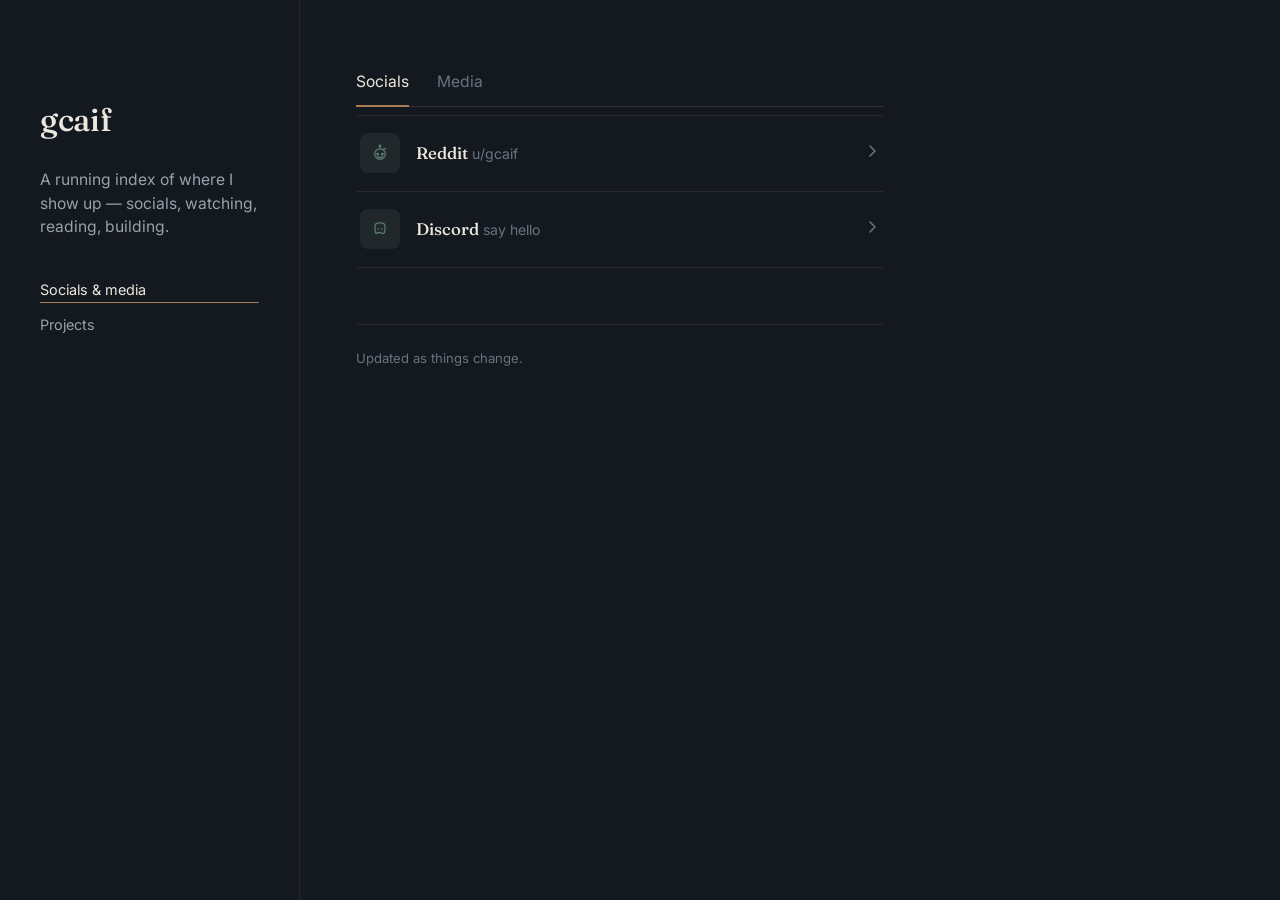
==== index.html @ 3e9e5671 "Add files via upload" ====
<!doctype html>
<html lang="en">
<head>
<meta charset="utf-8">
<meta name="viewport" content="width=device-width, initial-scale=1">
<title>gcaif</title>
<meta name="description" content="gcaif — a running index of where to find me.">
<link rel="stylesheet" href="assets/style.css">
</head>
<body>
<a class="skip-link" href="#content">Skip to content</a>

<div class="shell">

  <aside class="sidebar">
    <div class="mark">
      <p class="mark__name"><a href="/">gcaif</a></p>
    </div>
    <p class="tagline">A running index of where I show up — socials, watching, reading, building.</p>
    <nav class="crossnav" aria-label="Sections">
      <a href="/media/" aria-current="page">Socials &amp; media</a>
      <a href="/projects/">Projects</a>
    </nav>
  </aside>

  <main class="main" id="content">
    <div class="mark">
      <p class="mark__name"><a href="/">gcaif</a></p>
      <nav class="crossnav" aria-label="Sections">
        <a href="/media/" aria-current="page">Socials &amp; media</a>
        <a href="/projects/">Projects</a>
      </nav>
    </div>
    <p class="tagline">A running index of where I show up — socials, watching, reading, building.</p>

    <div class="tabs" role="tablist" aria-label="Directory">
      <button class="tab" role="tab" id="tab-socials" aria-controls="panel-socials" aria-selected="true">Socials</button>
      <button class="tab" role="tab" id="tab-media" aria-controls="panel-media" aria-selected="false">Media</button>
    </div>

    <section class="panel directory" id="panel-socials" role="tabpanel" aria-labelledby="tab-socials">

      <div class="entry">
        <a class="entry__link" href="#">
          <span class="entry__badge" aria-hidden="true">
            <svg viewBox="0 0 24 24" fill="none" stroke="currentColor" stroke-width="1.5" stroke-linecap="round" stroke-linejoin="round">
              <circle cx="12" cy="13.2" r="6.3"/>
              <circle cx="9.2" cy="13.4" r="1"/>
              <circle cx="14.8" cy="13.4" r="1"/>
              <path d="M9 16.4c1.6 1 4.4 1 6 0"/>
              <path d="M12 6.9V4.3"/>
              <circle cx="12" cy="3.4" r="0.9"/>
              <path d="M16.2 7.3c.9-.6 2-.6 2.7.1"/>
            </svg>
          </span>
          <span class="entry__text">
            <span class="entry__name">Reddit</span>
            <span class="entry__handle">u/gcaif</span>
          </span>
          <span class="entry__go" aria-hidden="true">
            <svg width="16" height="16" viewBox="0 0 16 16" fill="none" stroke="currentColor" stroke-width="1.5" stroke-linecap="round" stroke-linejoin="round"><path d="M6 3l5 5-5 5"/></svg>
          </span>
        </a>
      </div>

      <div class="entry">
        <a class="entry__link" href="#">
          <span class="entry__badge" aria-hidden="true">
            <svg viewBox="0 0 24 24" fill="none" stroke="currentColor" stroke-width="1.5" stroke-linecap="round" stroke-linejoin="round">
              <path d="M6 8.5c0-2 1.3-3.3 3-3.6a12 12 0 0 1 6 0c1.7.3 3 1.6 3 3.6v5.3c0 2-1.4 3.5-3.3 3.7-.5 0-1-.2-1.3-.6l-.6-.8c-1.2.2-2.4.2-3.6 0l-.6.8c-.3.4-.8.6-1.3.6C7.4 17.3 6 15.8 6 13.8Z"/>
              <circle cx="9.8" cy="12" r="0.9" fill="currentColor" stroke="none"/>
              <circle cx="14.2" cy="12" r="0.9" fill="currentColor" stroke="none"/>
            </svg>
          </span>
          <span class="entry__text">
            <span class="entry__name">Discord</span>
            <span class="entry__handle">say hello</span>
          </span>
          <span class="entry__go" aria-hidden="true">
            <svg width="16" height="16" viewBox="0 0 16 16" fill="none" stroke="currentColor" stroke-width="1.5" stroke-linecap="round" stroke-linejoin="round"><path d="M6 3l5 5-5 5"/></svg>
          </span>
        </a>
      </div>

    </section>

    <section class="panel directory" id="panel-media" role="tabpanel" aria-labelledby="tab-media" hidden>

      <div class="entry">
        <a class="entry__link" href="#">
          <span class="entry__badge" aria-hidden="true">
            <svg viewBox="0 0 24 24" fill="none" stroke="currentColor" stroke-width="1.5">
              <circle cx="9" cy="12" r="4.3"/>
              <circle cx="15" cy="12" r="4.3"/>
              <circle cx="12" cy="12" r="4.3"/>
            </svg>
          </span>
          <span class="entry__text">
            <span class="entry__name">Letterboxd</span>
            <span class="entry__handle">film log</span>
          </span>
          <span class="entry__go" aria-hidden="true">
            <svg width="16" height="16" viewBox="0 0 16 16" fill="none" stroke="currentColor" stroke-width="1.5" stroke-linecap="round" stroke-linejoin="round"><path d="M6 3l5 5-5 5"/></svg>
          </span>
        </a>
      </div>

      <div class="entry">
        <a class="entry__link" href="#">
          <span class="entry__badge" aria-hidden="true">
            <svg viewBox="0 0 24 24" fill="none" stroke="currentColor" stroke-width="1.5" stroke-linecap="round" stroke-linejoin="round">
              <path d="M4 17V7l4 5 4-6 4 7 4-4v8"/>
              <circle cx="4" cy="17" r="1" fill="currentColor" stroke="none"/>
              <circle cx="8" cy="12" r="1" fill="currentColor" stroke="none"/>
              <circle cx="12" cy="6" r="1" fill="currentColor" stroke="none"/>
              <circle cx="16" cy="13" r="1" fill="currentColor" stroke="none"/>
              <circle cx="20" cy="9" r="1" fill="currentColor" stroke="none"/>
            </svg>
          </span>
          <span class="entry__text">
            <span class="entry__name">StoryGraph</span>
            <span class="entry__handle">reading log</span>
          </span>
          <span class="entry__go" aria-hidden="true">
            <svg width="16" height="16" viewBox="0 0 16 16" fill="none" stroke="currentColor" stroke-width="1.5" stroke-linecap="round" stroke-linejoin="round"><path d="M6 3l5 5-5 5"/></svg>
          </span>
        </a>
      </div>

      <div class="entry">
        <a class="entry__link" href="#">
          <span class="entry__badge" aria-hidden="true">
            <svg viewBox="0 0 24 24" fill="none" stroke="currentColor" stroke-width="1.5" stroke-linecap="round" stroke-linejoin="round">
              <path d="M9 8 5 12l4 4"/>
              <path d="M15 8l4 4-4 4"/>
              <path d="M13.5 6.5l-3 11"/>
            </svg>
          </span>
          <span class="entry__text">
            <span class="entry__name">GitHub</span>
            <span class="entry__handle">code &amp; experiments</span>
          </span>
          <span class="entry__go" aria-hidden="true">
            <svg width="16" height="16" viewBox="0 0 16 16" fill="none" stroke="currentColor" stroke-width="1.5" stroke-linecap="round" stroke-linejoin="round"><path d="M6 3l5 5-5 5"/></svg>
          </span>
        </a>
      </div>

    </section>

    <p class="foot">Updated as things change.</p>
  </main>

</div>

<script src="assets/tabs.js"></script>
</body>
</html>
---- assets/style.css ----
/* gcaif — index
   A personal directory, kept like a ledger. */

@import url('https://fonts.googleapis.com/css2?family=Fraunces:opsz,wght@9..144,400;9..144,500;9..144,600&family=Inter:wght@400;500;600&display=swap');

:root {
  --ink: #14181f;
  --ink-panel: #1b212b;
  --ink-raised: #212834;
  --paper: #ece7dc;
  --pine: #5c7d6f;
  --pine-dim: rgba(92, 125, 111, 0.16);
  --clay: #a97b52;
  --line: rgba(236, 231, 220, 0.12);
  --line-soft: rgba(236, 231, 220, 0.07);
  --text: #ece8df;
  --text-dim: #9aa1ab;
  --text-faint: #6b7280;

  --serif: 'Fraunces', Georgia, serif;
  --sans: 'Inter', -apple-system, BlinkMacSystemFont, 'Segoe UI', sans-serif;
}

* { box-sizing: border-box; }

html {
  -webkit-font-smoothing: antialiased;
  text-rendering: optimizeLegibility;
}

body {
  margin: 0;
  background: var(--ink);
  color: var(--text);
  font-family: var(--sans);
  font-size: 16px;
  line-height: 1.5;
}

a { color: inherit; text-decoration: none; }

button {
  font-family: inherit;
  background: none;
  border: none;
  color: inherit;
  cursor: pointer;
}

:focus-visible {
  outline: 2px solid var(--pine);
  outline-offset: 3px;
}

@media (prefers-reduced-motion: reduce) {
  * { animation: none !important; transition: none !important; }
}

.skip-link {
  position: absolute;
  left: -999px;
}
.skip-link:focus {
  left: 1rem;
  top: 1rem;
  background: var(--ink-raised);
  padding: 0.5rem 1rem;
  border-radius: 4px;
  z-index: 10;
}

/* ---------- Shell ---------- */

.shell {
  max-width: 640px;
  margin: 0 auto;
  padding: 3rem 1.5rem 5rem;
}

.mark {
  display: flex;
  align-items: baseline;
  justify-content: space-between;
  gap: 1rem;
  margin-bottom: 2.75rem;
}

.mark__name {
  font-family: var(--serif);
  font-weight: 500;
  font-size: clamp(1.6rem, 5vw, 2rem);
  letter-spacing: -0.01em;
}

.mark__name a {
  border-bottom: 1px solid transparent;
}
.mark__name a:hover {
  border-bottom-color: var(--text-faint);
}

.crossnav {
  display: flex;
  gap: 1.25rem;
  font-size: 0.9rem;
  color: var(--text-dim);
}

.crossnav a {
  padding-bottom: 2px;
  border-bottom: 1px solid transparent;
}

.crossnav a[aria-current="page"] {
  color: var(--text);
  border-bottom-color: var(--clay);
}

.crossnav a:hover {
  color: var(--text);
}

.tagline {
  color: var(--text-dim);
  font-size: 0.98rem;
  max-width: 34ch;
  margin: -1.75rem 0 2.5rem;
}

/* ---------- Tabs ---------- */

.tabs {
  display: flex;
  gap: 1.75rem;
  border-bottom: 1px solid var(--line);
  margin-bottom: 0.5rem;
}

.tab {
  padding: 0 0 0.85rem;
  font-size: 0.98rem;
  color: var(--text-faint);
  border-bottom: 2px solid transparent;
  margin-bottom: -1px;
  transition: color 0.15s ease;
}

.tab[aria-selected="true"] {
  color: var(--text);
  border-bottom-color: var(--clay);
}

.tab:hover:not([aria-selected="true"]) {
  color: var(--text-dim);
}

.panel[hidden] { display: none; }

/* ---------- Directory rows (socials / media) ---------- */

.directory {
  margin-top: 0.5rem;
}

.entry {
  display: flex;
  align-items: center;
  gap: 1rem;
  padding: 1.1rem 0.25rem;
  border-bottom: 1px solid var(--line-soft);
}

.entry:first-child {
  border-top: 1px solid var(--line-soft);
}

.entry__badge {
  flex: none;
  width: 40px;
  height: 40px;
  border-radius: 8px;
  background: var(--pine-dim);
  color: var(--pine);
  display: flex;
  align-items: center;
  justify-content: center;
}

.entry__badge svg { width: 20px; height: 20px; }

.entry__text {
  flex: 1;
  min-width: 0;
}

.entry__name {
  font-family: var(--serif);
  font-size: 1.05rem;
  font-weight: 500;
}

.entry__handle {
  color: var(--text-faint);
  font-size: 0.88rem;
  margin-top: 0.15rem;
}

.entry__go {
  flex: none;
  color: var(--text-faint);
  transition: transform 0.15s ease, color 0.15s ease;
}

.entry__link {
  display: flex;
  align-items: center;
  gap: 1rem;
  width: 100%;
}

.entry__link:hover .entry__go,
.entry__link:focus-visible .entry__go {
  transform: translateX(3px);
  color: var(--clay);
}

.entry__link:hover .entry__name {
  color: var(--paper);
}

/* ---------- Project cards ---------- */

.grid {
  display: grid;
  grid-template-columns: 1fr;
  gap: 0.85rem;
  margin-top: 0.5rem;
}

.card {
  border-top: 1px solid var(--line);
  padding: 1.35rem 0.25rem 1.5rem;
}

.card__head {
  display: flex;
  align-items: baseline;
  justify-content: space-between;
  gap: 0.75rem;
}

.card__title {
  font-family: var(--serif);
  font-weight: 500;
  font-size: 1.15rem;
}

.card__status {
  flex: none;
  display: flex;
  align-items: center;
  gap: 0.4rem;
  font-size: 0.8rem;
  color: var(--text-faint);
}

.card__dot {
  width: 6px;
  height: 6px;
  border-radius: 50%;
  background: var(--text-faint);
}

.card--live .card__dot {
  background: var(--clay);
  animation: pulse 2.4s ease-in-out infinite;
}

.card--live .card__status { color: var(--clay); }

@keyframes pulse {
  0%, 100% { opacity: 1; }
  50% { opacity: 0.35; }
}

.card__desc {
  color: var(--text-dim);
  font-size: 0.92rem;
  margin: 0.55rem 0 0.85rem;
  max-width: 52ch;
}

.card__tags {
  display: flex;
  flex-wrap: wrap;
  gap: 0.4rem;
}

.tag {
  font-size: 0.78rem;
  color: var(--text-dim);
  border: 1px solid var(--line);
  border-radius: 4px;
  padding: 0.2rem 0.5rem;
}

.empty {
  color: var(--text-faint);
  font-size: 0.92rem;
  padding: 1.5rem 0.25rem;
  border-top: 1px solid var(--line);
}

/* ---------- Footer ---------- */

.foot {
  margin-top: 3.5rem;
  padding-top: 1.5rem;
  border-top: 1px solid var(--line-soft);
  color: var(--text-faint);
  font-size: 0.82rem;
}

.sidebar { display: none; }

/* ---------- Desktop ---------- */

@media (min-width: 880px) {
  body {
    display: flex;
    min-height: 100vh;
  }

  .shell {
    max-width: none;
    margin: 0;
    padding: 0;
    display: grid;
    grid-template-columns: 300px minmax(0, 640px);
    width: 100%;
    align-items: start;
  }

  .sidebar {
    position: sticky;
    top: 0;
    height: 100vh;
    padding: 4rem 2.5rem;
    border-right: 1px solid var(--line-soft);
    display: flex;
    flex-direction: column;
  }

  .sidebar .mark {
    flex-direction: column;
    align-items: flex-start;
    gap: 1rem;
    margin-bottom: 1.25rem;
  }

  .sidebar .crossnav {
    flex-direction: column;
    gap: 0.65rem;
  }

  .main {
    padding: 4.5rem 3.5rem 5rem;
  }

  .main .mark,
  .main .tagline {
    display: none;
  }

  .grid {
    grid-template-columns: 1fr 1fr;
    gap: 1rem 1.5rem;
  }

  .card {
    border: 1px solid var(--line);
    border-radius: 3px;
    padding: 1.5rem 1.5rem 1.65rem;
  }

  .card__desc { max-width: none; }
}
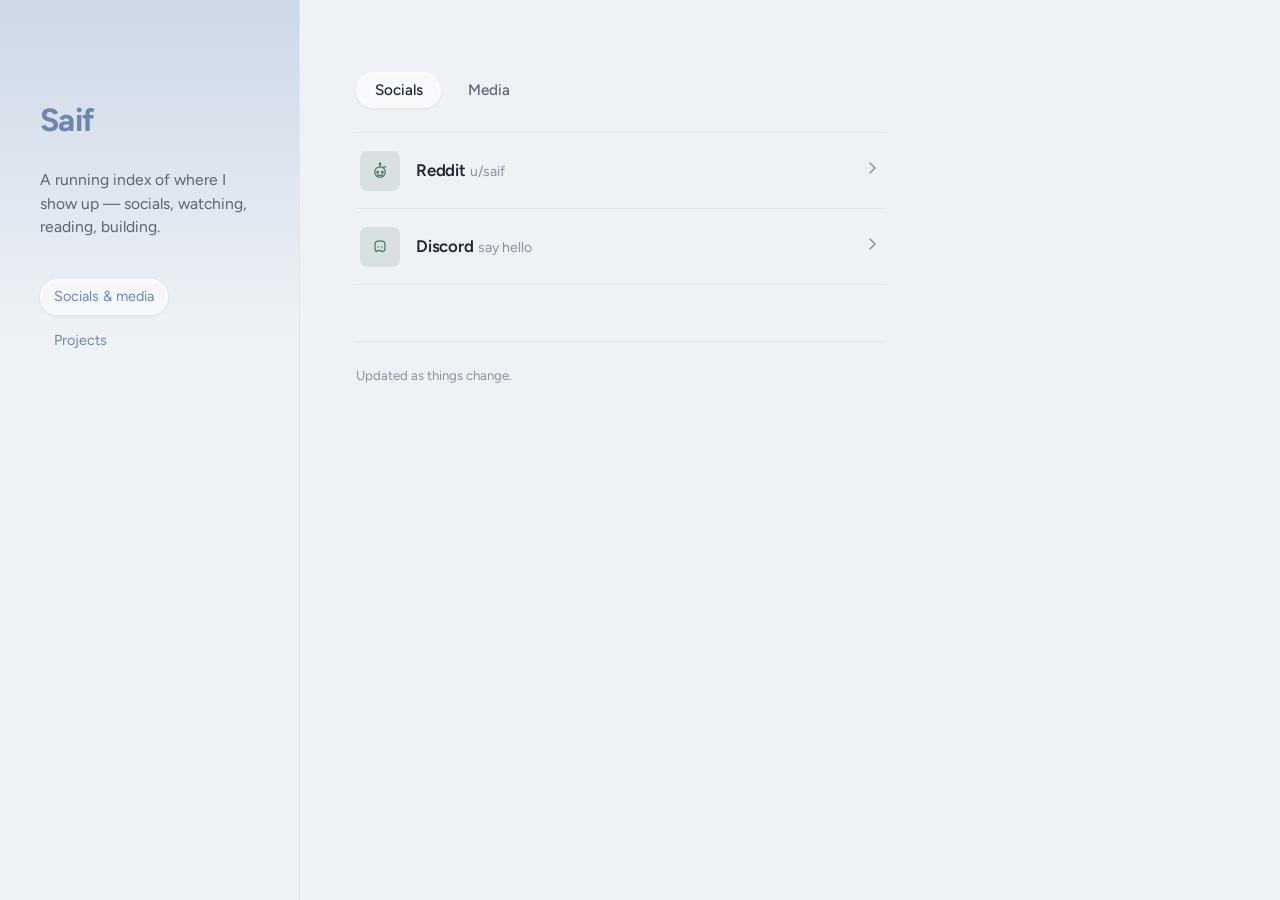
==== commit 577ba7a7: "Add files via upload" ====
--- a/index.html
+++ b/index.html
@@ -3,8 +3,8 @@
 <head>
 <meta charset="utf-8">
 <meta name="viewport" content="width=device-width, initial-scale=1">
-<title>gcaif</title>
-<meta name="description" content="gcaif — a running index of where to find me.">
+<title>Saif</title>
+<meta name="description" content="Saif — a running index of where to find me.">
 <link rel="stylesheet" href="assets/style.css">
 </head>
 <body>
@@ -14,7 +14,7 @@
 
   <aside class="sidebar">
     <div class="mark">
-      <p class="mark__name"><a href="/">gcaif</a></p>
+      <p class="mark__name"><a href="/">Saif</a></p>
     </div>
     <p class="tagline">A running index of where I show up — socials, watching, reading, building.</p>
     <nav class="crossnav" aria-label="Sections">
@@ -25,7 +25,7 @@
 
   <main class="main" id="content">
     <div class="mark">
-      <p class="mark__name"><a href="/">gcaif</a></p>
+      <p class="mark__name"><a href="/">Saif</a></p>
       <nav class="crossnav" aria-label="Sections">
         <a href="/media/" aria-current="page">Socials &amp; media</a>
         <a href="/projects/">Projects</a>
@@ -55,7 +55,7 @@
           </span>
           <span class="entry__text">
             <span class="entry__name">Reddit</span>
-            <span class="entry__handle">u/gcaif</span>
+            <span class="entry__handle">u/saif</span>
           </span>
           <span class="entry__go" aria-hidden="true">
             <svg width="16" height="16" viewBox="0 0 16 16" fill="none" stroke="currentColor" stroke-width="1.5" stroke-linecap="round" stroke-linejoin="round"><path d="M6 3l5 5-5 5"/></svg>
--- a/assets/style.css
+++ b/assets/style.css
@@ -1,24 +1,29 @@
-/* gcaif — index
+/* Saif — index
    A personal directory, kept like a ledger. */
 
-@import url('https://fonts.googleapis.com/css2?family=Fraunces:opsz,wght@9..144,400;9..144,500;9..144,600&family=Inter:wght@400;500;600&display=swap');
+@import url('https://fonts.googleapis.com/css2?family=Figtree:wght@400..700&display=swap');
 
 :root {
-  --ink: #14181f;
-  --ink-panel: #1b212b;
-  --ink-raised: #212834;
-  --paper: #ece7dc;
-  --pine: #5c7d6f;
-  --pine-dim: rgba(92, 125, 111, 0.16);
+  --bg: #eef2f6;
+  --panel: #ffffff;
+  --header-rgb: 143, 167, 204;
+  --header: #8fa7cc;
+  --header-deep: #6c86ad;
+  --pine: #4f7566;
+  --pine-dim: rgba(79, 117, 102, 0.14);
   --clay: #a97b52;
-  --line: rgba(236, 231, 220, 0.12);
-  --line-soft: rgba(236, 231, 220, 0.07);
-  --text: #ece8df;
-  --text-dim: #9aa1ab;
-  --text-faint: #6b7280;
-
-  --serif: 'Fraunces', Georgia, serif;
-  --sans: 'Inter', -apple-system, BlinkMacSystemFont, 'Segoe UI', sans-serif;
+  --line: rgba(27, 36, 48, 0.10);
+  --line-soft: rgba(27, 36, 48, 0.06);
+  --text: #1c2430;
+  --text-dim: #5b6472;
+  --text-faint: #8891a0;
+
+  --serif: 'Figtree', -apple-system, BlinkMacSystemFont, 'Segoe UI', sans-serif;
+  --sans: 'Figtree', -apple-system, BlinkMacSystemFont, 'Segoe UI', sans-serif;
+
+  --glass-bg: rgba(255, 255, 255, 0.55);
+  --glass-border: rgba(255, 255, 255, 0.75);
+  --glass-shadow: 0 1px 3px rgba(28, 36, 48, 0.08), inset 0 1px 0 rgba(255, 255, 255, 0.6);
 }
 
 * { box-sizing: border-box; }
@@ -30,7 +35,7 @@
 
 body {
   margin: 0;
-  background: var(--ink);
+  background-color: var(--bg);
   color: var(--text);
   font-family: var(--sans);
   font-size: 16px;
@@ -48,7 +53,7 @@
 }
 
 :focus-visible {
-  outline: 2px solid var(--pine);
+  outline: 2px solid var(--header-deep);
   outline-offset: 3px;
 }
 
@@ -63,9 +68,11 @@
 .skip-link:focus {
   left: 1rem;
   top: 1rem;
-  background: var(--ink-raised);
+  background: var(--panel);
+  color: var(--text);
   padding: 0.5rem 1rem;
   border-radius: 4px;
+  box-shadow: var(--glass-shadow);
   z-index: 10;
 }
 
@@ -74,7 +81,16 @@
 .shell {
   max-width: 640px;
   margin: 0 auto;
+}
+
+.main {
   padding: 3rem 1.5rem 5rem;
+  background-image: linear-gradient(
+    180deg,
+    rgba(var(--header-rgb), 0.35) 0%,
+    rgba(var(--header-rgb), 0) 340px
+  );
+  background-repeat: no-repeat;
 }
 
 .mark {
@@ -87,37 +103,43 @@
 
 .mark__name {
   font-family: var(--serif);
-  font-weight: 500;
+  font-weight: 700;
   font-size: clamp(1.6rem, 5vw, 2rem);
-  letter-spacing: -0.01em;
+  letter-spacing: -0.02em;
+  color: var(--header-deep);
 }
 
 .mark__name a {
   border-bottom: 1px solid transparent;
 }
 .mark__name a:hover {
-  border-bottom-color: var(--text-faint);
+  border-bottom-color: var(--header);
 }
 
 .crossnav {
   display: flex;
-  gap: 1.25rem;
+  gap: 0.4rem;
   font-size: 0.9rem;
-  color: var(--text-dim);
 }
 
 .crossnav a {
-  padding-bottom: 2px;
-  border-bottom: 1px solid transparent;
+  color: var(--header-deep);
+  padding: 0.4rem 0.8rem;
+  border-radius: 999px;
+  border: 1px solid transparent;
+  transition: background 0.15s ease, border-color 0.15s ease, box-shadow 0.15s ease;
 }
 
 .crossnav a[aria-current="page"] {
-  color: var(--text);
-  border-bottom-color: var(--clay);
-}
-
-.crossnav a:hover {
-  color: var(--text);
+  background: var(--glass-bg);
+  border-color: var(--glass-border);
+  box-shadow: var(--glass-shadow);
+  backdrop-filter: blur(8px) saturate(140%);
+  -webkit-backdrop-filter: blur(8px) saturate(140%);
+}
+
+.crossnav a:hover:not([aria-current="page"]) {
+  background: rgba(255, 255, 255, 0.32);
 }
 
 .tagline {
@@ -131,27 +153,33 @@
 
 .tabs {
   display: flex;
-  gap: 1.75rem;
-  border-bottom: 1px solid var(--line);
-  margin-bottom: 0.5rem;
+  gap: 0.5rem;
+  flex-wrap: wrap;
+  margin-bottom: 1.5rem;
 }
 
 .tab {
-  padding: 0 0 0.85rem;
-  font-size: 0.98rem;
-  color: var(--text-faint);
-  border-bottom: 2px solid transparent;
-  margin-bottom: -1px;
-  transition: color 0.15s ease;
+  padding: 0.5rem 1.1rem;
+  font-size: 0.95rem;
+  font-weight: 500;
+  color: var(--text-dim);
+  border-radius: 999px;
+  border: 1px solid transparent;
+  transition: background 0.15s ease, border-color 0.15s ease, box-shadow 0.15s ease, color 0.15s ease;
 }
 
 .tab[aria-selected="true"] {
   color: var(--text);
-  border-bottom-color: var(--clay);
+  background: var(--glass-bg);
+  border-color: var(--glass-border);
+  box-shadow: var(--glass-shadow);
+  backdrop-filter: blur(8px) saturate(140%);
+  -webkit-backdrop-filter: blur(8px) saturate(140%);
 }
 
 .tab:hover:not([aria-selected="true"]) {
-  color: var(--text-dim);
+  color: var(--text);
+  background: rgba(255, 255, 255, 0.32);
 }
 
 .panel[hidden] { display: none; }
@@ -196,7 +224,10 @@
 .entry__name {
   font-family: var(--serif);
   font-size: 1.05rem;
-  font-weight: 500;
+  font-weight: 600;
+  letter-spacing: -0.01em;
+  color: var(--text);
+  transition: color 0.15s ease;
 }
 
 .entry__handle {
@@ -221,11 +252,11 @@
 .entry__link:hover .entry__go,
 .entry__link:focus-visible .entry__go {
   transform: translateX(3px);
-  color: var(--clay);
+  color: var(--header-deep);
 }
 
 .entry__link:hover .entry__name {
-  color: var(--paper);
+  color: var(--header-deep);
 }
 
 /* ---------- Project cards ---------- */
@@ -251,8 +282,10 @@
 
 .card__title {
   font-family: var(--serif);
-  font-weight: 500;
+  font-weight: 600;
+  letter-spacing: -0.01em;
   font-size: 1.15rem;
+  color: var(--text);
 }
 
 .card__status {
@@ -302,6 +335,7 @@
   border: 1px solid var(--line);
   border-radius: 4px;
   padding: 0.2rem 0.5rem;
+  background: rgba(255, 255, 255, 0.5);
 }
 
 .empty {
@@ -334,7 +368,6 @@
   .shell {
     max-width: none;
     margin: 0;
-    padding: 0;
     display: grid;
     grid-template-columns: 300px minmax(0, 640px);
     width: 100%;
@@ -349,6 +382,12 @@
     border-right: 1px solid var(--line-soft);
     display: flex;
     flex-direction: column;
+    background-image: linear-gradient(
+      180deg,
+      rgba(var(--header-rgb), 0.35) 0%,
+      rgba(var(--header-rgb), 0) 340px
+    );
+    background-repeat: no-repeat;
   }
 
   .sidebar .mark {
@@ -360,11 +399,13 @@
 
   .sidebar .crossnav {
     flex-direction: column;
-    gap: 0.65rem;
+    align-items: flex-start;
+    gap: 0.5rem;
   }
 
   .main {
     padding: 4.5rem 3.5rem 5rem;
+    background-image: none;
   }
 
   .main .mark,
@@ -381,6 +422,7 @@
     border: 1px solid var(--line);
     border-radius: 3px;
     padding: 1.5rem 1.5rem 1.65rem;
+    background: rgba(255, 255, 255, 0.4);
   }
 
   .card__desc { max-width: none; }
